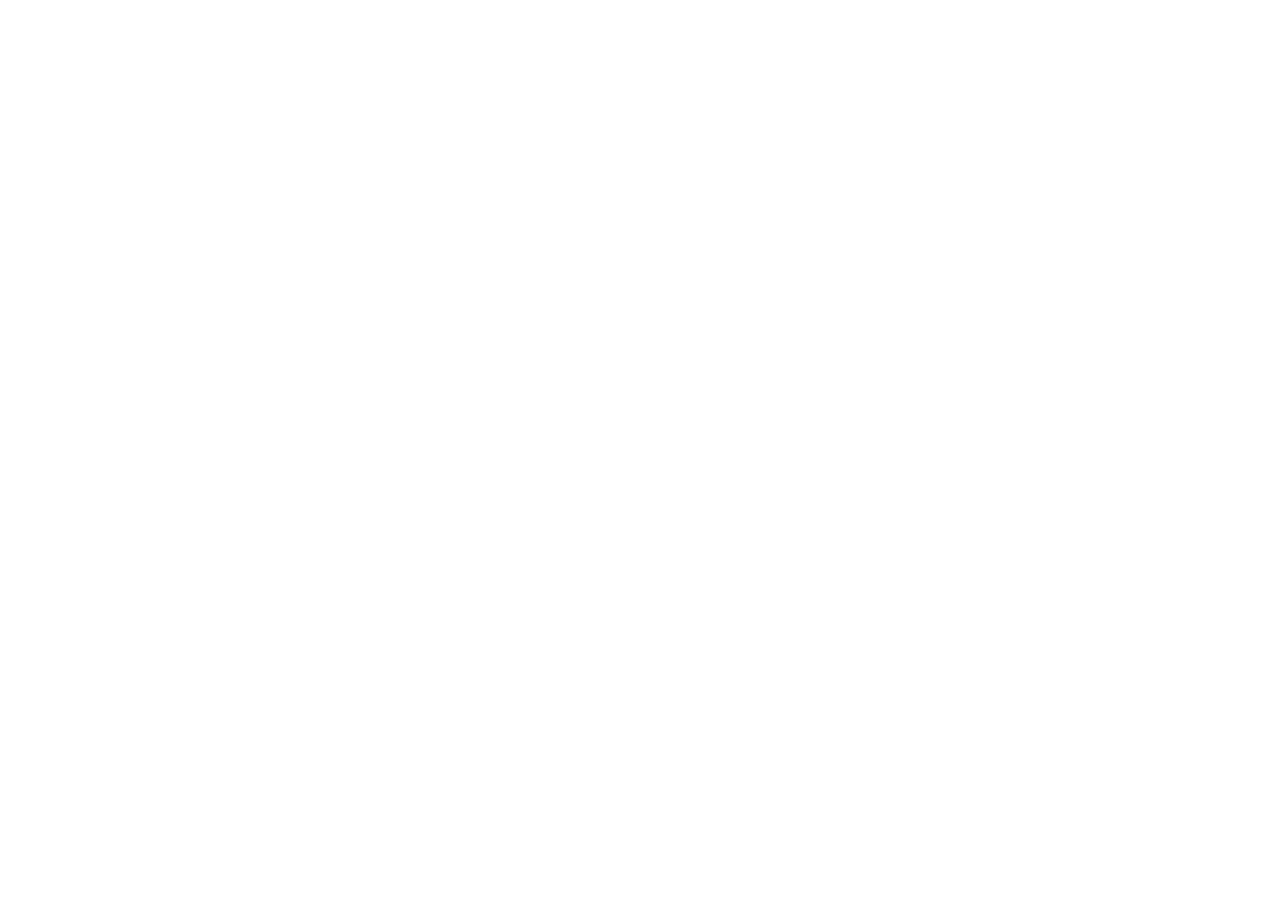
==== index.html @ 78c7061f "Inicio do Projeto 01 Desenvolvimento Web III" ====
<!DOCTYPE html>
<html lang="pt-br">

<head>
    <meta charset="UTF-8">
    <meta name="viewport" content="width=device-width, initial-scale=1.0">
    <title>Document</title>
</head>

<body>
    <!--1. ROTA PRINCIPAL (/)
    
    Ao acessar a rota principal da aplicação (/), 
    deverá ser aberto o arquivo index.html.

    Nome dos dois integrantes da dupla;
    Breve apresentação do projeto;
    Instruções de navegação;
    Links para acesso às páginas individuais de cada integrante;
    Outras informações que a dupla considerar relevantes.-->

</body>

</html>
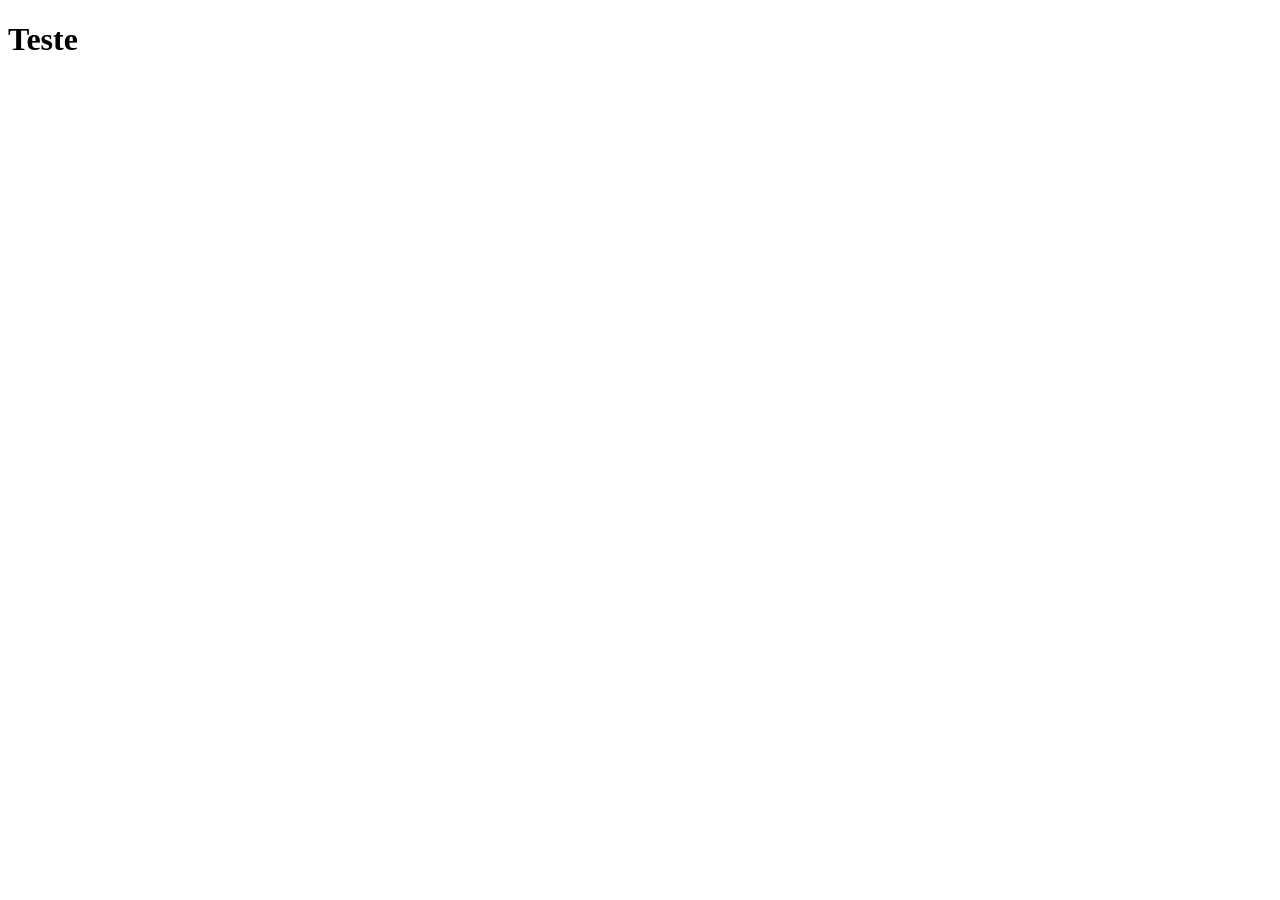
==== commit 31e6af27: "Cria servidor e rota de curriculo do Maciel e integrante2" ====
--- a/index.html
+++ b/index.html
@@ -18,7 +18,7 @@
     Instruções de navegação;
     Links para acesso às páginas individuais de cada integrante;
     Outras informações que a dupla considerar relevantes.-->
-
+    <h1>Teste</h1>
 </body>
 
 </html>
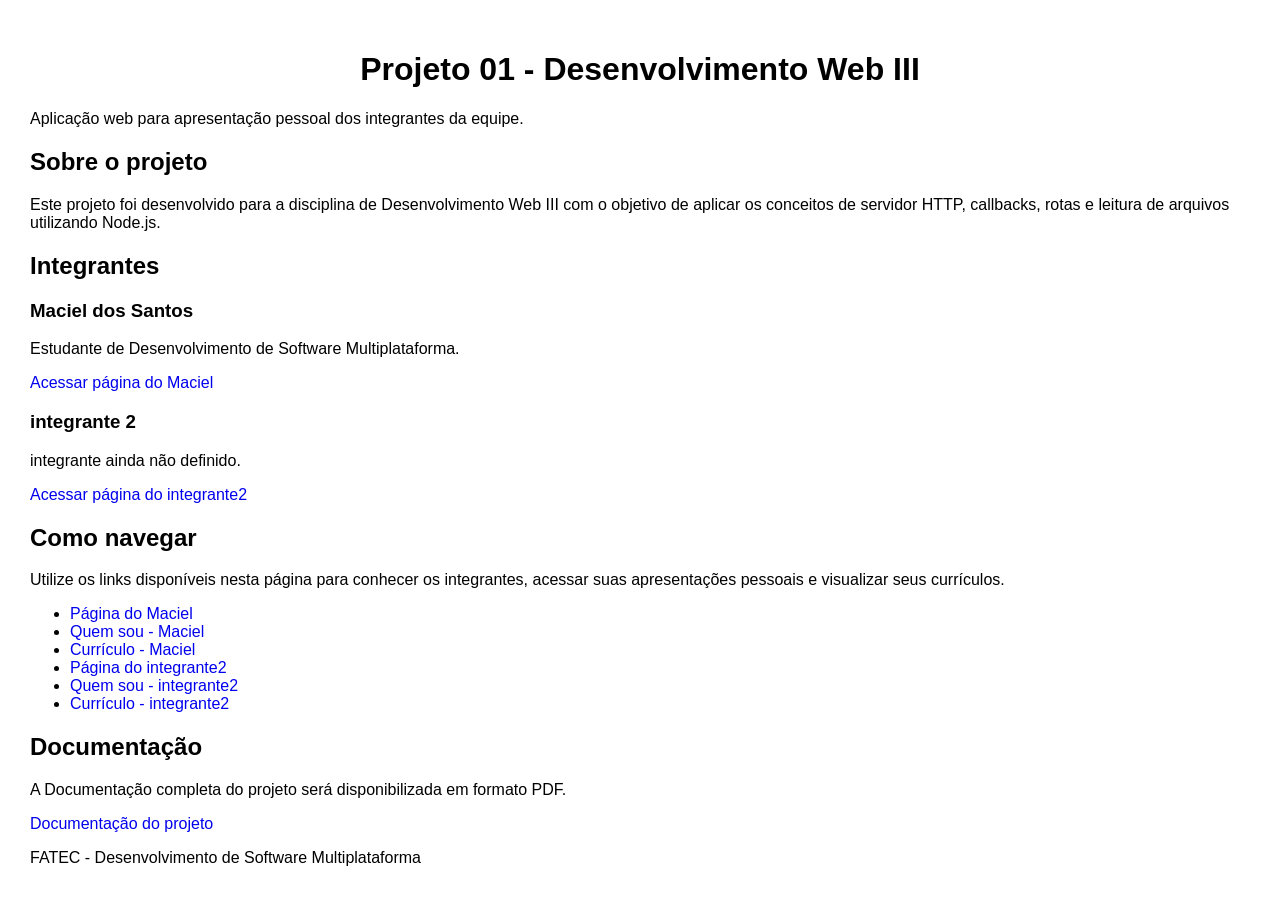
==== commit e8a47ac7: "Criação da pasta projeto e introdução da rota CSS" ====
--- a/index.html
+++ b/index.html
@@ -4,7 +4,8 @@
 <head>
     <meta charset="UTF-8">
     <meta name="viewport" content="width=device-width, initial-scale=1.0">
-    <title>Document</title>
+    <title>Projeto 01 - Desenvolvimento Web III</title>
+    <link rel="stylesheet" href="/css/estilo.css">
 </head>
 
 <body>
@@ -18,7 +19,104 @@
     Instruções de navegação;
     Links para acesso às páginas individuais de cada integrante;
     Outras informações que a dupla considerar relevantes.-->
-    <h1>Teste</h1>
+    <header>
+        <h1>Projeto 01 - Desenvolvimento Web III</h1>
+
+        <p>
+            Aplicação web para apresentação pessoal dos integrantes da equipe.
+        </p>
+    </header>
+
+    <main>
+
+        <section>
+            <h2>Sobre o projeto</h2>
+
+            <p>
+                Este projeto foi desenvolvido para a disciplina de Desenvolvimento Web III com o objetivo de aplicar os conceitos de servidor HTTP, callbacks, rotas e leitura de arquivos utilizando Node.js.
+            </p>
+        </section>
+
+        <section>
+            <h2>Integrantes</h2>
+
+            <h3>Maciel dos Santos</h3>
+
+            <p>
+                Estudante de Desenvolvimento de Software Multiplataforma.
+            </p>
+
+            <p>
+                <a href="/maciel">Acessar página do Maciel</a>
+            </p>
+
+            <h3>integrante 2</h3>
+
+            <p>
+                integrante ainda não definido.
+            </p>
+
+            <p>
+                <a href="/integrante2">Acessar página do integrante2</a>
+            </p>
+        </section>
+
+        <section>
+            <h2>Como navegar</h2>
+
+            <p>
+                Utilize os links disponíveis nesta página para conhecer os integrantes, acessar suas apresentações pessoais e visualizar seus currículos.
+            </p>
+            <ul>
+                <!--Maciel
+                -->
+                <li>
+                    <a href="/maciel">Página do Maciel</a>
+                </li>
+
+                <li>
+                    <a href="/maciel/Sobre">Quem sou - Maciel</a>
+                </li>
+
+                <li>
+                    <a href="/maciel/curriculo">Currículo - Maciel</a>
+                </li>
+                <!--Integrante 2
+                -->
+                <li>
+                    <a href="/integrante2">Página do integrante2</a>
+                </li>
+
+                <li>
+                    <a href="/integrante2/Sobre">Quem sou - integrante2</a>
+                </li>
+
+                <li>
+                    <a href="/integrante2/curriculo">Currículo - integrante2</a>
+                </li>
+            </ul>
+
+        </section>
+
+        <section>
+            <h2>Documentação</h2>
+
+            <p>
+                A Documentação completa do projeto será disponibilizada em formato PDF.
+            </p>
+
+            <p>
+                <a href="/projeto">Documentação do projeto</a>
+            </p>
+        </section>
+
+    </main>
+
+    <footer>
+        <p>
+            FATEC - Desenvolvimento de Software Multiplataforma
+        </p>
+    </footer>
 </body>
 
-</html>+</html>
--- a/css/estilo.css
+++ b/css/estilo.css
@@ -0,0 +1,13 @@
+body {
+    font-family: Arial, sans-serif;
+    margin: 0;
+    padding: 30px;
+}
+
+h1 {
+    text-align: center;
+}
+
+a {
+    text-decoration: none;
+}
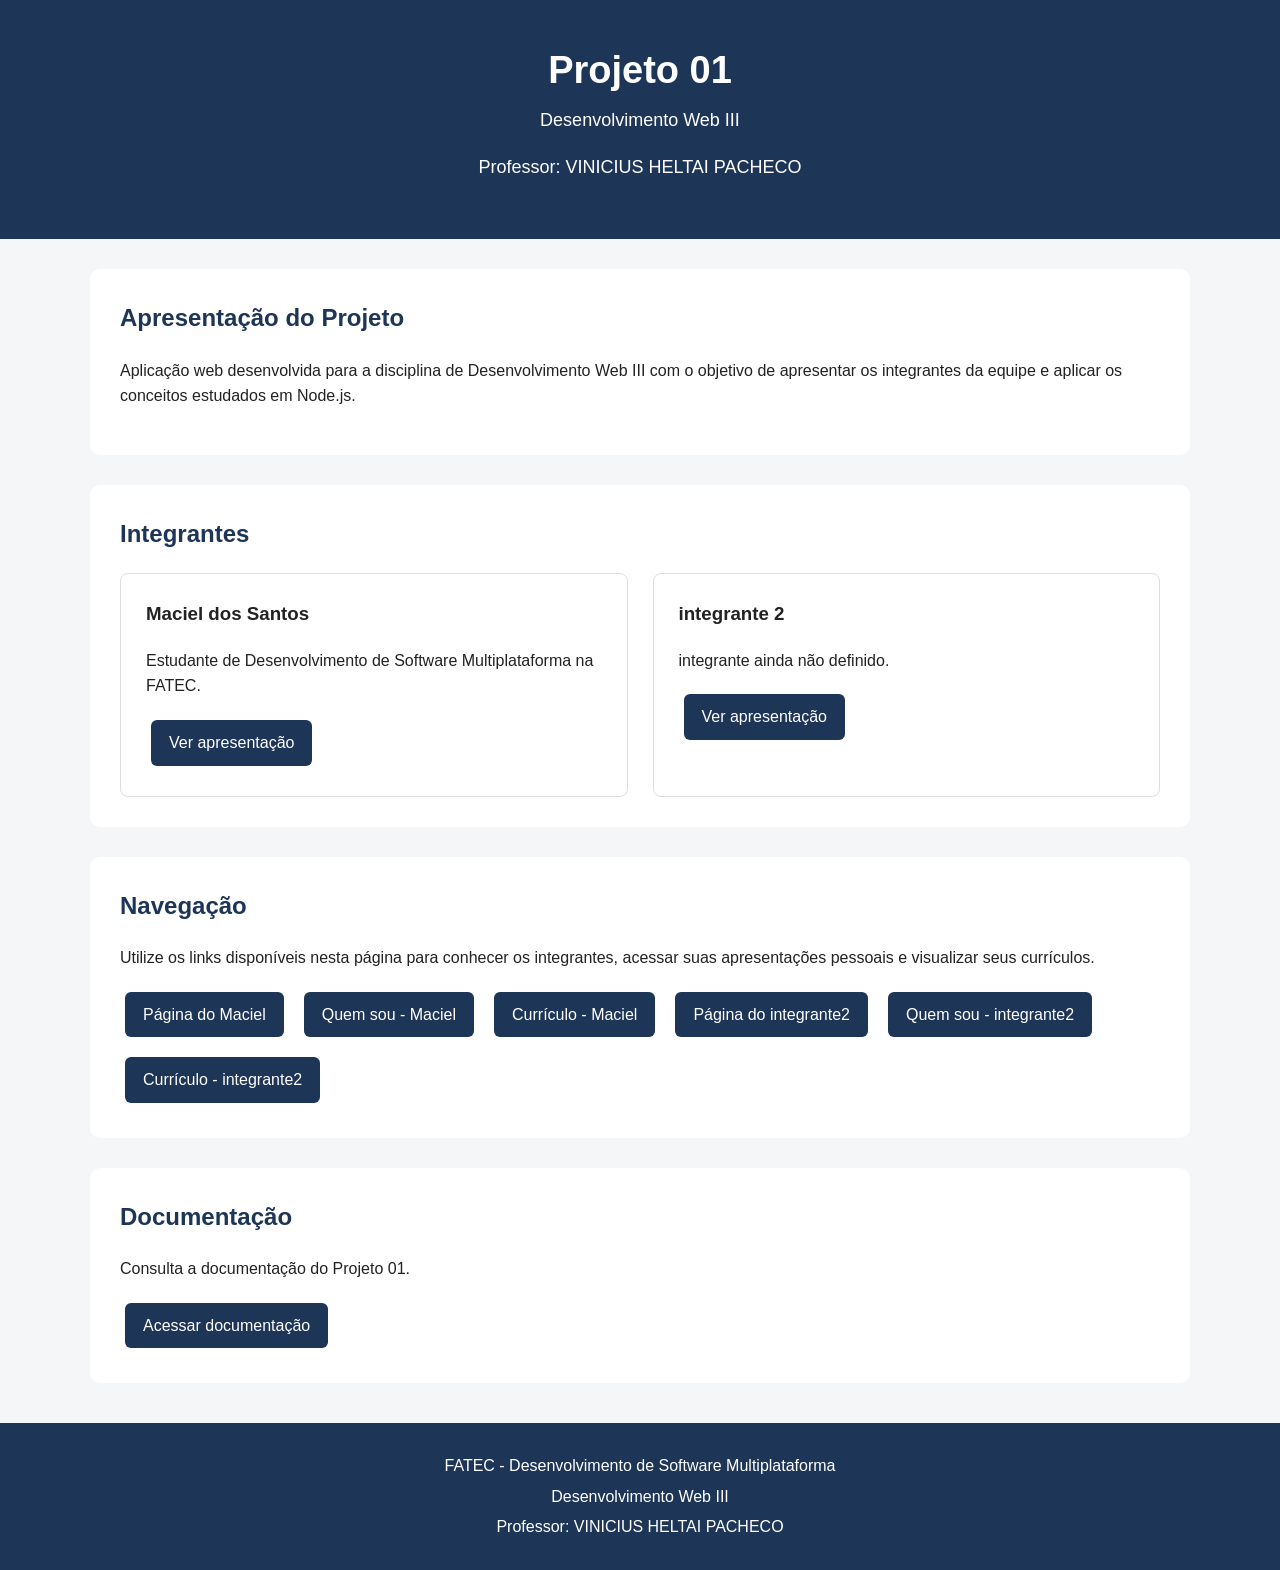
==== commit 59a78b31: "Formatando com CSS as páginas index, integrante2 e maciel" ====
--- a/index.html
+++ b/index.html
@@ -19,102 +19,131 @@
     Instruções de navegação;
     Links para acesso às páginas individuais de cada integrante;
     Outras informações que a dupla considerar relevantes.-->
-    <header>
-        <h1>Projeto 01 - Desenvolvimento Web III</h1>
+    <header class="cabecalho">
+        <div class="container">
+            <h1>Projeto 01</h1>
+            <p>Desenvolvimento Web III</p>
+            <p>Professor: VINICIUS HELTAI PACHECO</p>
+        </div>
+    </header>
+    
+    <main class="container">
 
-        <p>
-            Aplicação web para apresentação pessoal dos integrantes da equipe.
-        </p>
-    </header>
-
-    <main>
-
-        <section>
-            <h2>Sobre o projeto</h2>
+        <section class="apresentacao">
+            <h2>Apresentação do Projeto</h2>
 
             <p>
-                Este projeto foi desenvolvido para a disciplina de Desenvolvimento Web III com o objetivo de aplicar os conceitos de servidor HTTP, callbacks, rotas e leitura de arquivos utilizando Node.js.
+                Aplicação web desenvolvida para a disciplina de Desenvolvimento Web III com o objetivo de apresentar os integrantes da equipe e aplicar os conceitos estudados em Node.js.
             </p>
         </section>
 
-        <section>
+        <section class="integrantes">
             <h2>Integrantes</h2>
+            
+            <div class="cards">
+                <article class="card">
+                    <h3>Maciel dos Santos</h3>
 
-            <h3>Maciel dos Santos</h3>
+                    <p>
+                        Estudante de Desenvolvimento de Software Multiplataforma na FATEC.
+                    </p>
 
-            <p>
-                Estudante de Desenvolvimento de Software Multiplataforma.
-            </p>
+                    <a class="botao" href="/maciel">
+                        Ver apresentação
+                    </a>
+                   
+                </article>
 
-            <p>
-                <a href="/maciel">Acessar página do Maciel</a>
-            </p>
+                <article class="card">
 
-            <h3>integrante 2</h3>
+                    <h3>integrante 2</h3>
 
-            <p>
-                integrante ainda não definido.
-            </p>
+                    <p>
+                        integrante ainda não definido.
+                    </p>
 
-            <p>
-                <a href="/integrante2">Acessar página do integrante2</a>
-            </p>
+                    <a class="botao" href="/integrante2">
+                        Ver apresentação
+                    </a>
+
+                </article>
+
+            </div>
+
         </section>
 
-        <section>
-            <h2>Como navegar</h2>
+        <section class="navegacao">
+
+            <h2>Navegação</h2>
 
             <p>
                 Utilize os links disponíveis nesta página para conhecer os integrantes, acessar suas apresentações pessoais e visualizar seus currículos.
             </p>
-            <ul>
+
+
+            <div class="links">
                 <!--Maciel
                 -->
-                <li>
-                    <a href="/maciel">Página do Maciel</a>
-                </li>
+                <a class="botao" href="/maciel">
+                    Página do Maciel
+                </a>
 
-                <li>
-                    <a href="/maciel/Sobre">Quem sou - Maciel</a>
-                </li>
+                <a class="botao" href="/maciel/sobre">
+                    Quem sou - Maciel
 
-                <li>
-                    <a href="/maciel/curriculo">Currículo - Maciel</a>
-                </li>
+                </a>
+    
+                <a class="botao" href="/maciel/curriculo">
+                    Currículo - Maciel
+                </a>
+                
                 <!--Integrante 2
                 -->
-                <li>
-                    <a href="/integrante2">Página do integrante2</a>
-                </li>
+                <a class="botao" href="/integrante2">
+                    Página do integrante2
 
-                <li>
-                    <a href="/integrante2/Sobre">Quem sou - integrante2</a>
-                </li>
+                </a>
+                
+                <a class="botao" href="/integrante2/sobre">
+                    Quem sou - integrante2
+                </a>
 
-                <li>
-                    <a href="/integrante2/curriculo">Currículo - integrante2</a>
-                </li>
-            </ul>
+                <a class="botao" href="/integrante2/curriculo">
+                    Currículo - integrante2
+                </a>
+
+            </div>
 
         </section>
 
-        <section>
+        <section class="documentacao">
+
             <h2>Documentação</h2>
 
             <p>
-                A Documentação completa do projeto será disponibilizada em formato PDF.
+                Consulta a documentação do Projeto 01.
             </p>
 
-            <p>
-                <a href="/projeto">Documentação do projeto</a>
-            </p>
+            <a class="botao" href="/projeto">
+                Acessar documentação
+            </a>
+            
         </section>
 
     </main>
 
-    <footer>
+    <footer class="rodape">
         <p>
-            FATEC - Desenvolvimento de Software Multiplataforma
+            FATEC - Desenvolvimento de Software
+            Multiplataforma
+        </p>
+
+        <p>
+            Desenvolvimento Web III
+        </p>
+
+        <p>
+            Professor: VINICIUS HELTAI PACHECO
         </p>
     </footer>
 </body>
--- a/css/estilo.css
+++ b/css/estilo.css
@@ -1,13 +1,143 @@
-body {
-    font-family: Arial, sans-serif;
-    margin: 0;
-    padding: 30px;
+* {
+    box-sizing: border-box;
 }
 
-h1 {
+body {
+    margin: 0;
+    font-family: Arial, Helvetica, sans-serif;
+    background-color: #f4f6f8;
+    color: #222;
+    line-height: 1.6;
+}
+
+/* Área central das páginas */
+
+.container {
+    width: 90%;
+    max-width: 1100px;
+    margin: 0 auto;
+}
+
+/* Cabeçalho */
+.cabecalho {
+    background-color: #1d3557;
+    color: white;
+    padding: 40px 0;
     text-align: center;
 }
 
-a {
+.cabecalho h1 {
+    margin: 0;
+    font-size: 38px;
+}
+
+.cabecalho p {
+    margin-top: 5px;
+    font-size: 18px;
+}
+
+/* Seções */
+
+section {
+    background-color: white;
+    margin: 30px 0;
+    padding: 30px;
+    border-radius: 10px;
+}
+
+section h2 {
+    margin-top: 0;
+    color: #1d3557;
+}
+
+/* Cards dos integrantes */
+.cards {
+    display: flex;
+    gap: 25px;
+    flex-wrap: wrap;
+}
+
+.card {
+    flex: 1;
+    min-width: 250px;
+    padding: 25px;
+    border: 1px solid #ddd;
+    border-radius: 8px;
+}
+
+.card h3 {
+    margin-top: 0;
+}
+
+/* Botões */
+
+.botao {
+    display: inline-block;
+    background-color: #1d3557;
+    color: white;
     text-decoration: none;
+    padding: 10px 18px;
+    margin: 5px;
+    border-radius: 6px;
 }
+
+.botao:hover {
+    background-color: #457b9d;
+}
+
+/* Links de navegação */
+
+.links {
+    display: flex;
+    flex-wrap: wrap;
+    gap: 10px;
+}
+
+
+/* Integrante ainda não definido */
+
+/*.indisponivel {
+    display: inline-block;
+    background-color: #ddd;
+    padding: 10px 18px;
+    border-radius: 6px;
+}
+*/
+
+/* Rodapé */
+
+.rodape {
+    background-color: #1d3557;
+    color: white;
+    text-align: center;
+    padding: 25px;
+    margin-top: 40px;
+}
+
+.rodape p {
+    margin: 5px;
+}
+
+/* Responsividade */
+@media (max-width: 600px) {
+
+    .cabecalho h1 {
+        font-size: 30px;
+    }
+
+    section {
+        padding: 20px;
+    }
+
+    .cards {
+        flex-direction: column;
+    }
+
+    .links {
+        flex-direction: column;
+    }
+
+    .botao {
+        text-align: center;
+    }
+}
